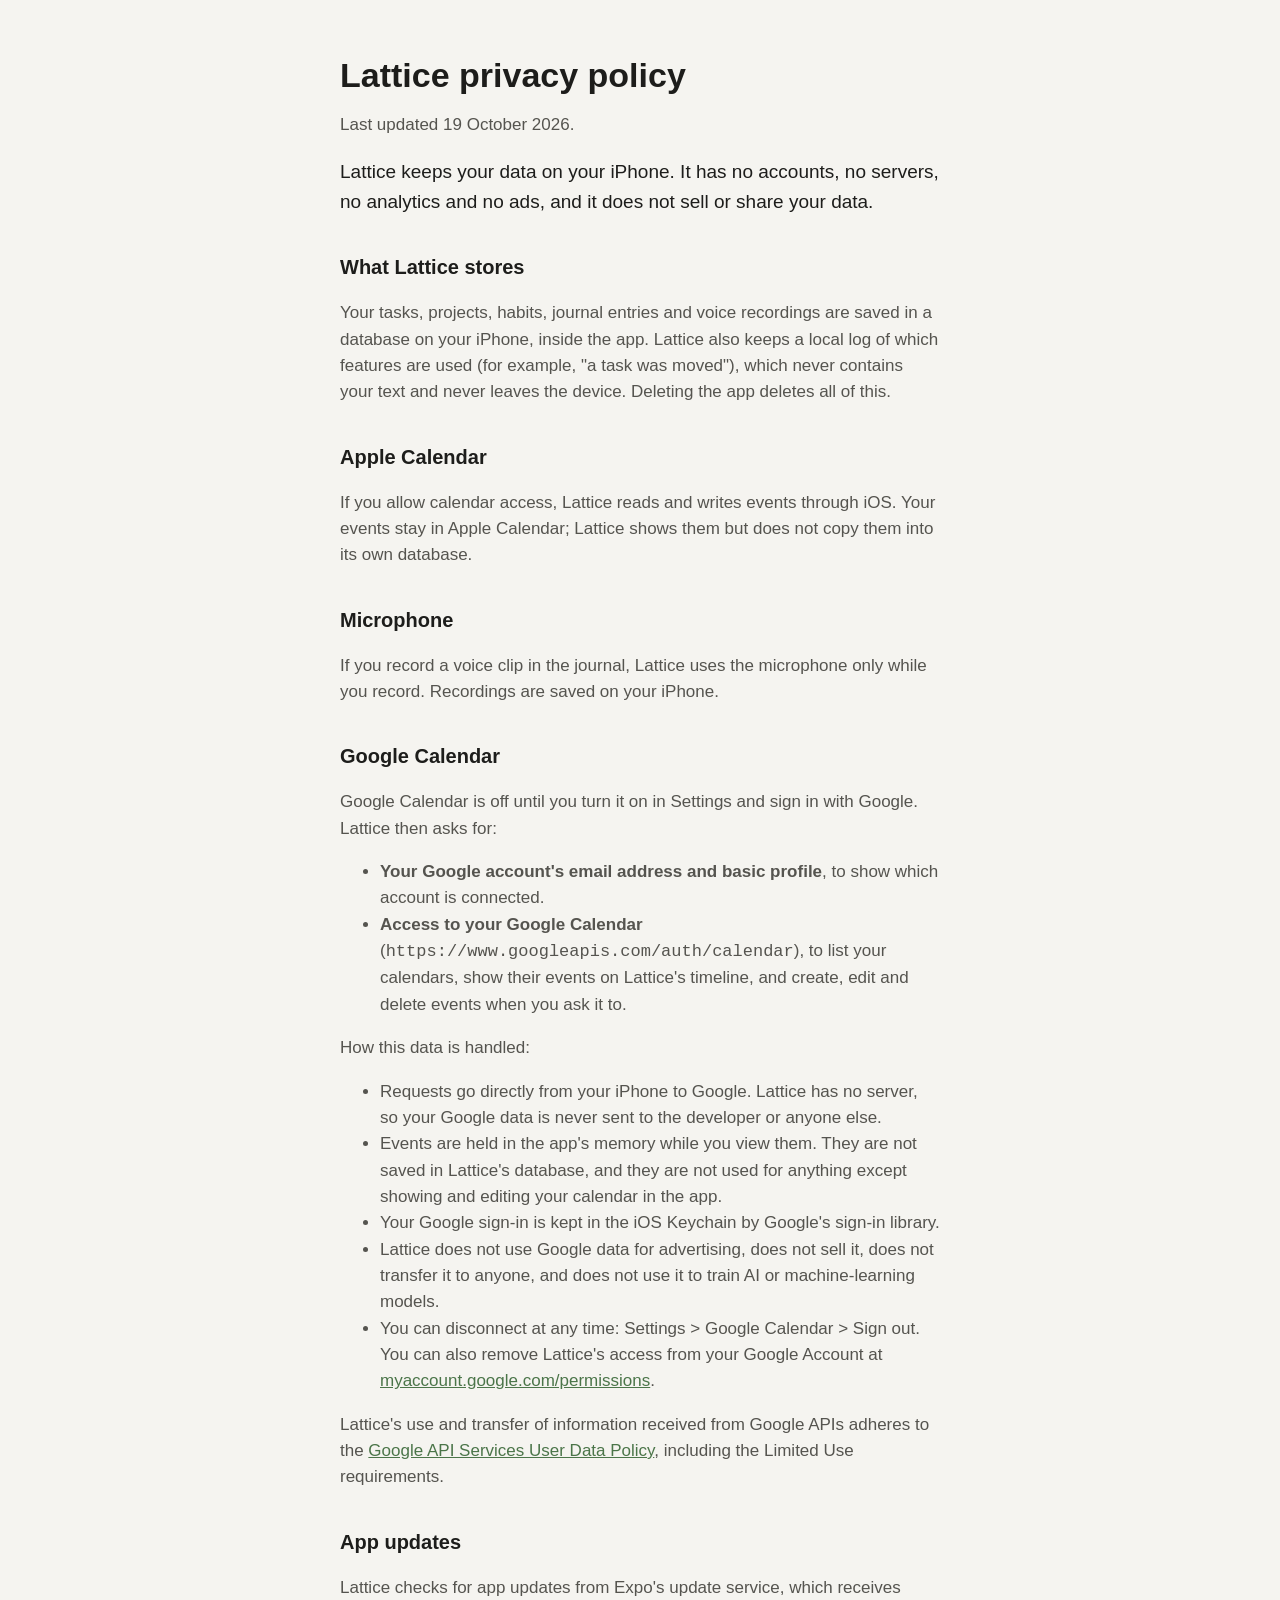
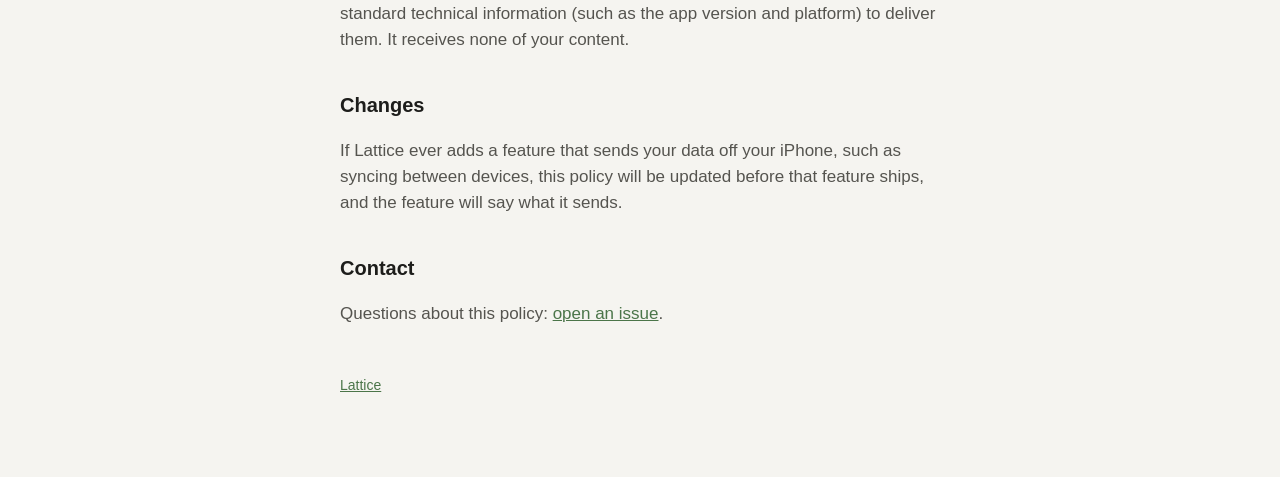
==== lattice/privacy/index.html @ e7c39be4 "Lattice home page and privacy policy Co-Authored-By: Claude Opus 5.5 <noreply@anthropic.com>" ====
<!doctype html>
<html lang="en">
<head>
  <meta charset="utf-8">
  <meta name="viewport" content="width=device-width, initial-scale=1">
  <title>Lattice privacy policy</title>
  <link rel="stylesheet" href="/style.css">
</head>
<body>
  <main>
    <h1>Lattice privacy policy</h1>
    <p>Last updated 19 October 2026.</p>

    <p class="lede">Lattice keeps your data on your iPhone. It has no accounts, no servers, no analytics and no ads, and it does not sell or share your data.</p>

    <h2>What Lattice stores</h2>
    <p>Your tasks, projects, habits, journal entries and voice recordings are saved in a database on your iPhone, inside the app. Lattice also keeps a local log of which features are used (for example, "a task was moved"), which never contains your text and never leaves the device. Deleting the app deletes all of this.</p>

    <h2>Apple Calendar</h2>
    <p>If you allow calendar access, Lattice reads and writes events through iOS. Your events stay in Apple Calendar; Lattice shows them but does not copy them into its own database.</p>

    <h2>Microphone</h2>
    <p>If you record a voice clip in the journal, Lattice uses the microphone only while you record. Recordings are saved on your iPhone.</p>

    <h2>Google Calendar</h2>
    <p>Google Calendar is off until you turn it on in Settings and sign in with Google. Lattice then asks for:</p>
    <ul>
      <li><strong>Your Google account's email address and basic profile</strong>, to show which account is connected.</li>
      <li><strong>Access to your Google Calendar</strong> (<code>https://www.googleapis.com/auth/calendar</code>), to list your calendars, show their events on Lattice's timeline, and create, edit and delete events when you ask it to.</li>
    </ul>
    <p>How this data is handled:</p>
    <ul>
      <li>Requests go directly from your iPhone to Google. Lattice has no server, so your Google data is never sent to the developer or anyone else.</li>
      <li>Events are held in the app's memory while you view them. They are not saved in Lattice's database, and they are not used for anything except showing and editing your calendar in the app.</li>
      <li>Your Google sign-in is kept in the iOS Keychain by Google's sign-in library.</li>
      <li>Lattice does not use Google data for advertising, does not sell it, does not transfer it to anyone, and does not use it to train AI or machine-learning models.</li>
      <li>You can disconnect at any time: Settings &gt; Google Calendar &gt; Sign out. You can also remove Lattice's access from your Google Account at <a href="https://myaccount.google.com/permissions">myaccount.google.com/permissions</a>.</li>
    </ul>
    <p>Lattice's use and transfer of information received from Google APIs adheres to the <a href="https://developers.google.com/terms/api-services-user-data-policy">Google API Services User Data Policy</a>, including the Limited Use requirements.</p>

    <h2>App updates</h2>
    <p>Lattice checks for app updates from Expo's update service, which receives standard technical information (such as the app version and platform) to deliver them. It receives none of your content.</p>

    <h2>Changes</h2>
    <p>If Lattice ever adds a feature that sends your data off your iPhone, such as syncing between devices, this policy will be updated before that feature ships, and the feature will say what it sends.</p>

    <h2>Contact</h2>
    <p>Questions about this policy: <a href="https://github.com/iscii/iscii.github.io/issues">open an issue</a>.</p>

    <footer><a href="/lattice/">Lattice</a></footer>
  </main>
</body>
</html>
---- style.css ----
/* Colours from Lattice's design tokens (design/tokens.json): bg-base, bg-surface, border, text, accent. */
:root { --bg: #F5F4F0; --surface: #FFFFFF; --border: #E4E2DC; --text: #1D1D1B; --text-2: #55544F; --accent: #4B7549; }
@media (prefers-color-scheme: dark) {
  :root { --bg: #181818; --surface: #222222; --border: #2a2a2a; --text: #eeeeee; --text-2: #bbbbbb; --accent: #a8c5a4; }
}
* { box-sizing: border-box; }
body { margin: 0; background: var(--bg); color: var(--text); font: 17px/1.55 -apple-system, BlinkMacSystemFont, "Inter", "Segoe UI", sans-serif; }
main { max-width: 640px; margin: 0 auto; padding: 56px 20px 80px; }
h1 { font-size: 34px; line-height: 1.15; margin: 0 0 8px; }
h2 { font-size: 20px; margin: 36px 0 8px; }
p, li { color: var(--text-2); }
a { color: var(--accent); }
.lede { font-size: 19px; color: var(--text); }
.card { background: var(--surface); border: 1px solid var(--border); border-radius: 14px; padding: 4px 20px; margin-top: 24px; }
footer { margin-top: 48px; font-size: 14px; color: var(--text-2); }
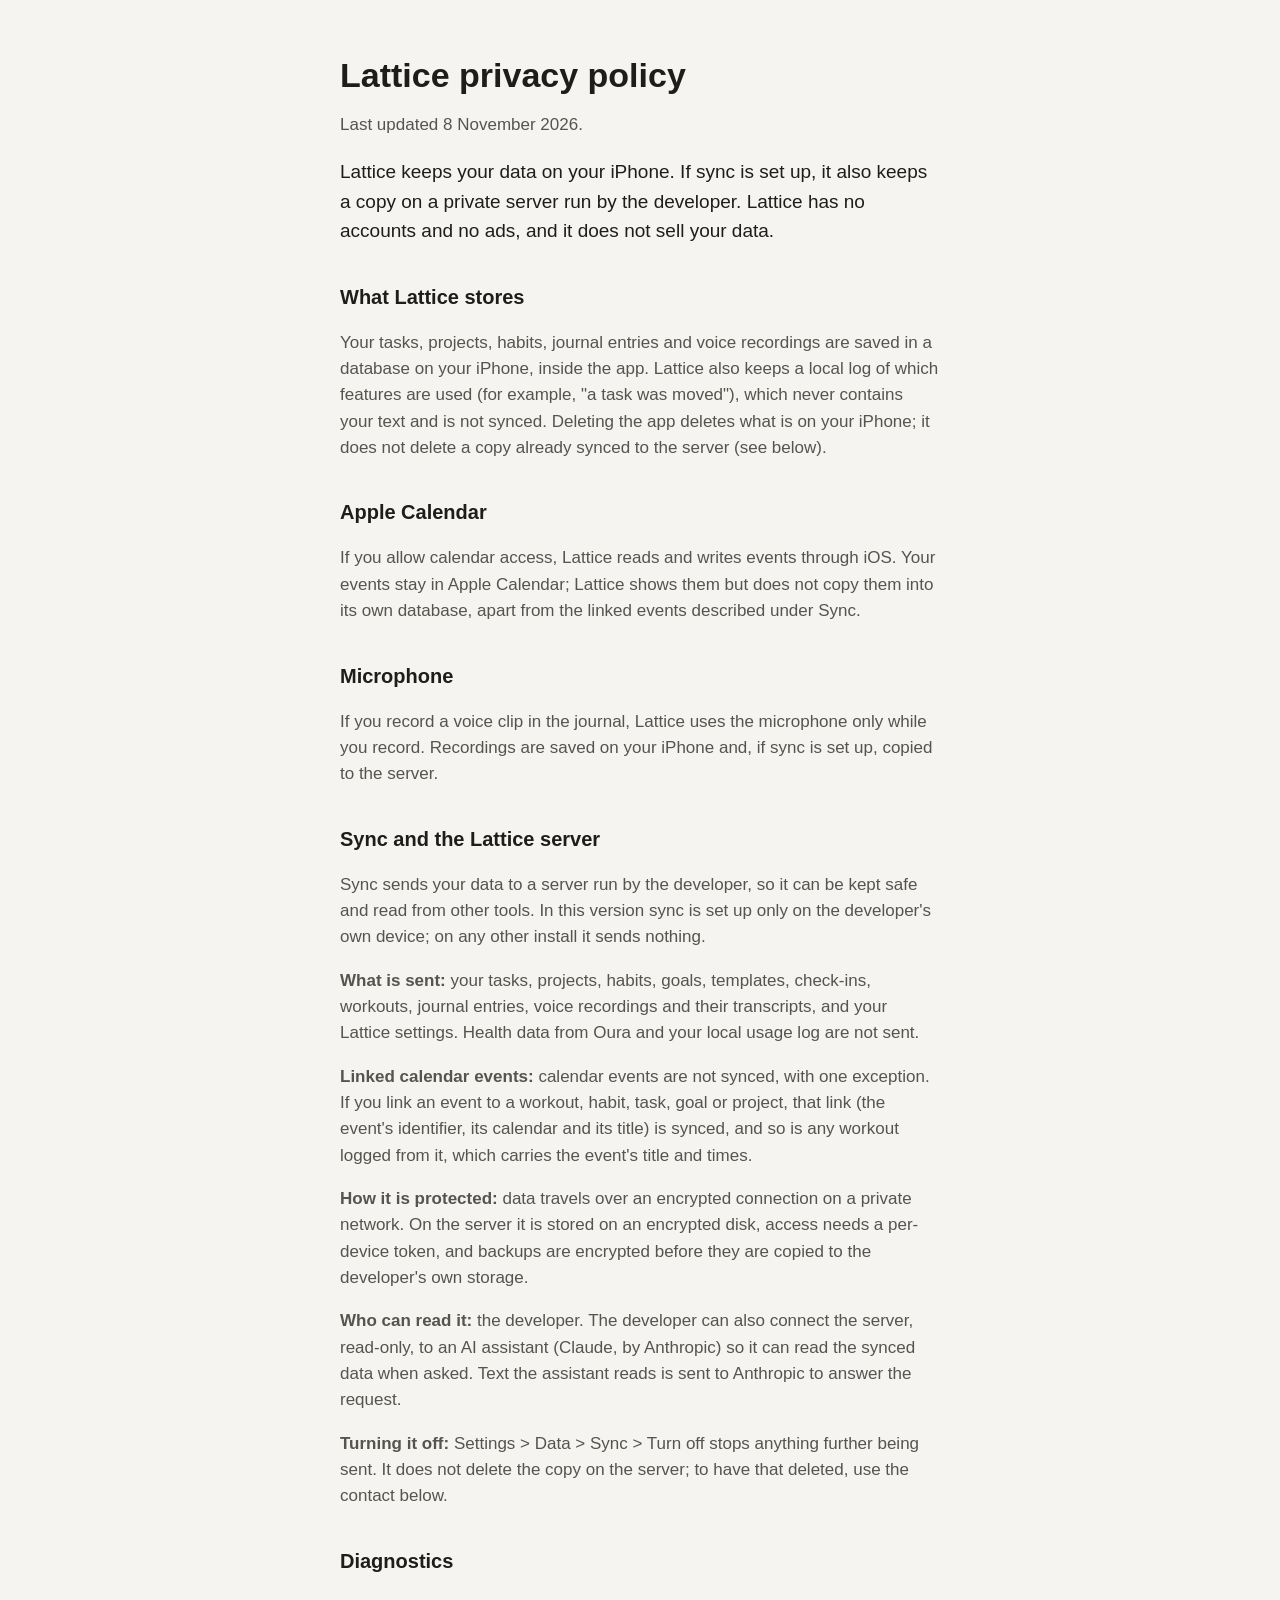
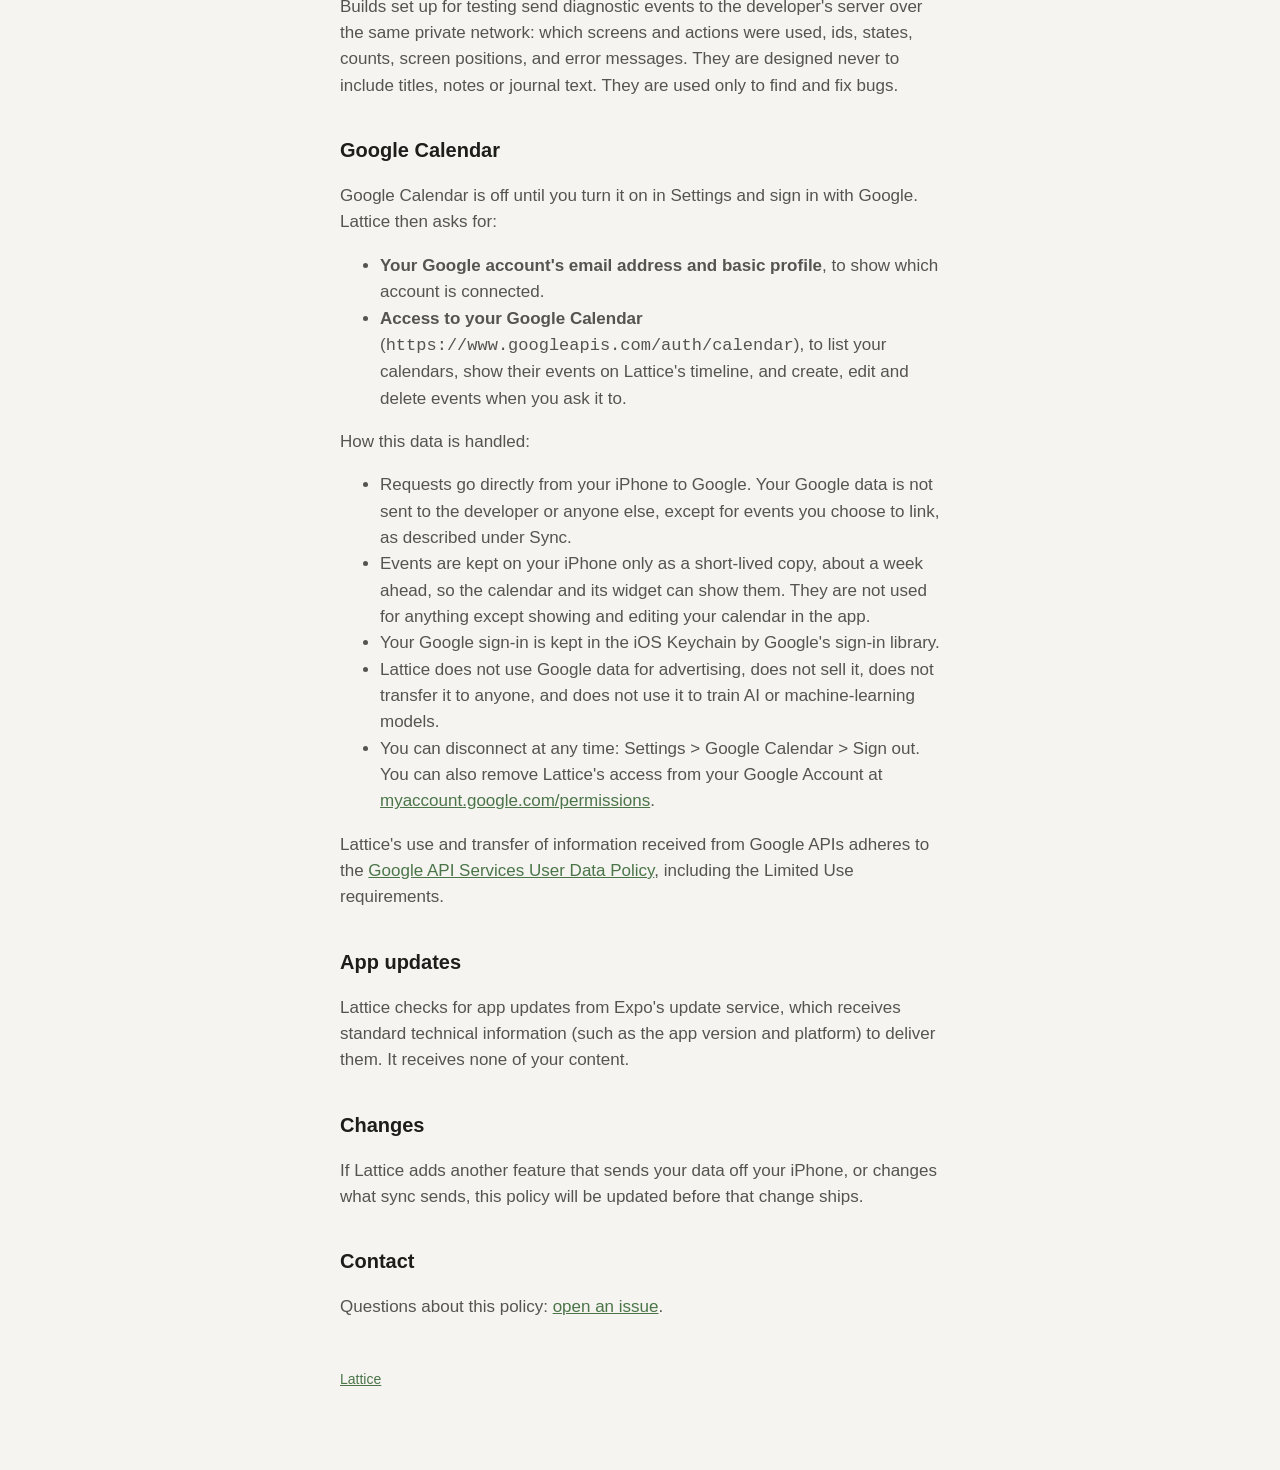
==== commit 4c6ed2dd: "Lattice privacy policy: sync, the server and diagnostics Co-Authored-By: Claude Opus 5.5 <noreply@an" ====
--- a/lattice/privacy/index.html
+++ b/lattice/privacy/index.html
@@ -9,18 +9,29 @@
 <body>
   <main>
     <h1>Lattice privacy policy</h1>
-    <p>Last updated 19 October 2026.</p>
+    <p>Last updated 8 November 2026.</p>
 
-    <p class="lede">Lattice keeps your data on your iPhone. It has no accounts, no servers, no analytics and no ads, and it does not sell or share your data.</p>
+    <p class="lede">Lattice keeps your data on your iPhone. If sync is set up, it also keeps a copy on a private server run by the developer. Lattice has no accounts and no ads, and it does not sell your data.</p>
 
     <h2>What Lattice stores</h2>
-    <p>Your tasks, projects, habits, journal entries and voice recordings are saved in a database on your iPhone, inside the app. Lattice also keeps a local log of which features are used (for example, "a task was moved"), which never contains your text and never leaves the device. Deleting the app deletes all of this.</p>
+    <p>Your tasks, projects, habits, journal entries and voice recordings are saved in a database on your iPhone, inside the app. Lattice also keeps a local log of which features are used (for example, "a task was moved"), which never contains your text and is not synced. Deleting the app deletes what is on your iPhone; it does not delete a copy already synced to the server (see below).</p>
 
     <h2>Apple Calendar</h2>
-    <p>If you allow calendar access, Lattice reads and writes events through iOS. Your events stay in Apple Calendar; Lattice shows them but does not copy them into its own database.</p>
+    <p>If you allow calendar access, Lattice reads and writes events through iOS. Your events stay in Apple Calendar; Lattice shows them but does not copy them into its own database, apart from the linked events described under Sync.</p>
 
     <h2>Microphone</h2>
-    <p>If you record a voice clip in the journal, Lattice uses the microphone only while you record. Recordings are saved on your iPhone.</p>
+    <p>If you record a voice clip in the journal, Lattice uses the microphone only while you record. Recordings are saved on your iPhone and, if sync is set up, copied to the server.</p>
+
+    <h2>Sync and the Lattice server</h2>
+    <p>Sync sends your data to a server run by the developer, so it can be kept safe and read from other tools. In this version sync is set up only on the developer's own device; on any other install it sends nothing.</p>
+    <p><strong>What is sent:</strong> your tasks, projects, habits, goals, templates, check-ins, workouts, journal entries, voice recordings and their transcripts, and your Lattice settings. Health data from Oura and your local usage log are not sent.</p>
+    <p><strong>Linked calendar events:</strong> calendar events are not synced, with one exception. If you link an event to a workout, habit, task, goal or project, that link (the event's identifier, its calendar and its title) is synced, and so is any workout logged from it, which carries the event's title and times.</p>
+    <p><strong>How it is protected:</strong> data travels over an encrypted connection on a private network. On the server it is stored on an encrypted disk, access needs a per-device token, and backups are encrypted before they are copied to the developer's own storage.</p>
+    <p><strong>Who can read it:</strong> the developer. The developer can also connect the server, read-only, to an AI assistant (Claude, by Anthropic) so it can read the synced data when asked. Text the assistant reads is sent to Anthropic to answer the request.</p>
+    <p><strong>Turning it off:</strong> Settings &gt; Data &gt; Sync &gt; Turn off stops anything further being sent. It does not delete the copy on the server; to have that deleted, use the contact below.</p>
+
+    <h2>Diagnostics</h2>
+    <p>Builds set up for testing send diagnostic events to the developer's server over the same private network: which screens and actions were used, ids, states, counts, screen positions, and error messages. They are designed never to include titles, notes or journal text. They are used only to find and fix bugs.</p>
 
     <h2>Google Calendar</h2>
     <p>Google Calendar is off until you turn it on in Settings and sign in with Google. Lattice then asks for:</p>
@@ -30,8 +41,8 @@
     </ul>
     <p>How this data is handled:</p>
     <ul>
-      <li>Requests go directly from your iPhone to Google. Lattice has no server, so your Google data is never sent to the developer or anyone else.</li>
-      <li>Events are held in the app's memory while you view them. They are not saved in Lattice's database, and they are not used for anything except showing and editing your calendar in the app.</li>
+      <li>Requests go directly from your iPhone to Google. Your Google data is not sent to the developer or anyone else, except for events you choose to link, as described under Sync.</li>
+      <li>Events are kept on your iPhone only as a short-lived copy, about a week ahead, so the calendar and its widget can show them. They are not used for anything except showing and editing your calendar in the app.</li>
       <li>Your Google sign-in is kept in the iOS Keychain by Google's sign-in library.</li>
       <li>Lattice does not use Google data for advertising, does not sell it, does not transfer it to anyone, and does not use it to train AI or machine-learning models.</li>
       <li>You can disconnect at any time: Settings &gt; Google Calendar &gt; Sign out. You can also remove Lattice's access from your Google Account at <a href="https://myaccount.google.com/permissions">myaccount.google.com/permissions</a>.</li>
@@ -42,7 +53,7 @@
     <p>Lattice checks for app updates from Expo's update service, which receives standard technical information (such as the app version and platform) to deliver them. It receives none of your content.</p>
 
     <h2>Changes</h2>
-    <p>If Lattice ever adds a feature that sends your data off your iPhone, such as syncing between devices, this policy will be updated before that feature ships, and the feature will say what it sends.</p>
+    <p>If Lattice adds another feature that sends your data off your iPhone, or changes what sync sends, this policy will be updated before that change ships.</p>
 
     <h2>Contact</h2>
     <p>Questions about this policy: <a href="https://github.com/iscii/iscii.github.io/issues">open an issue</a>.</p>
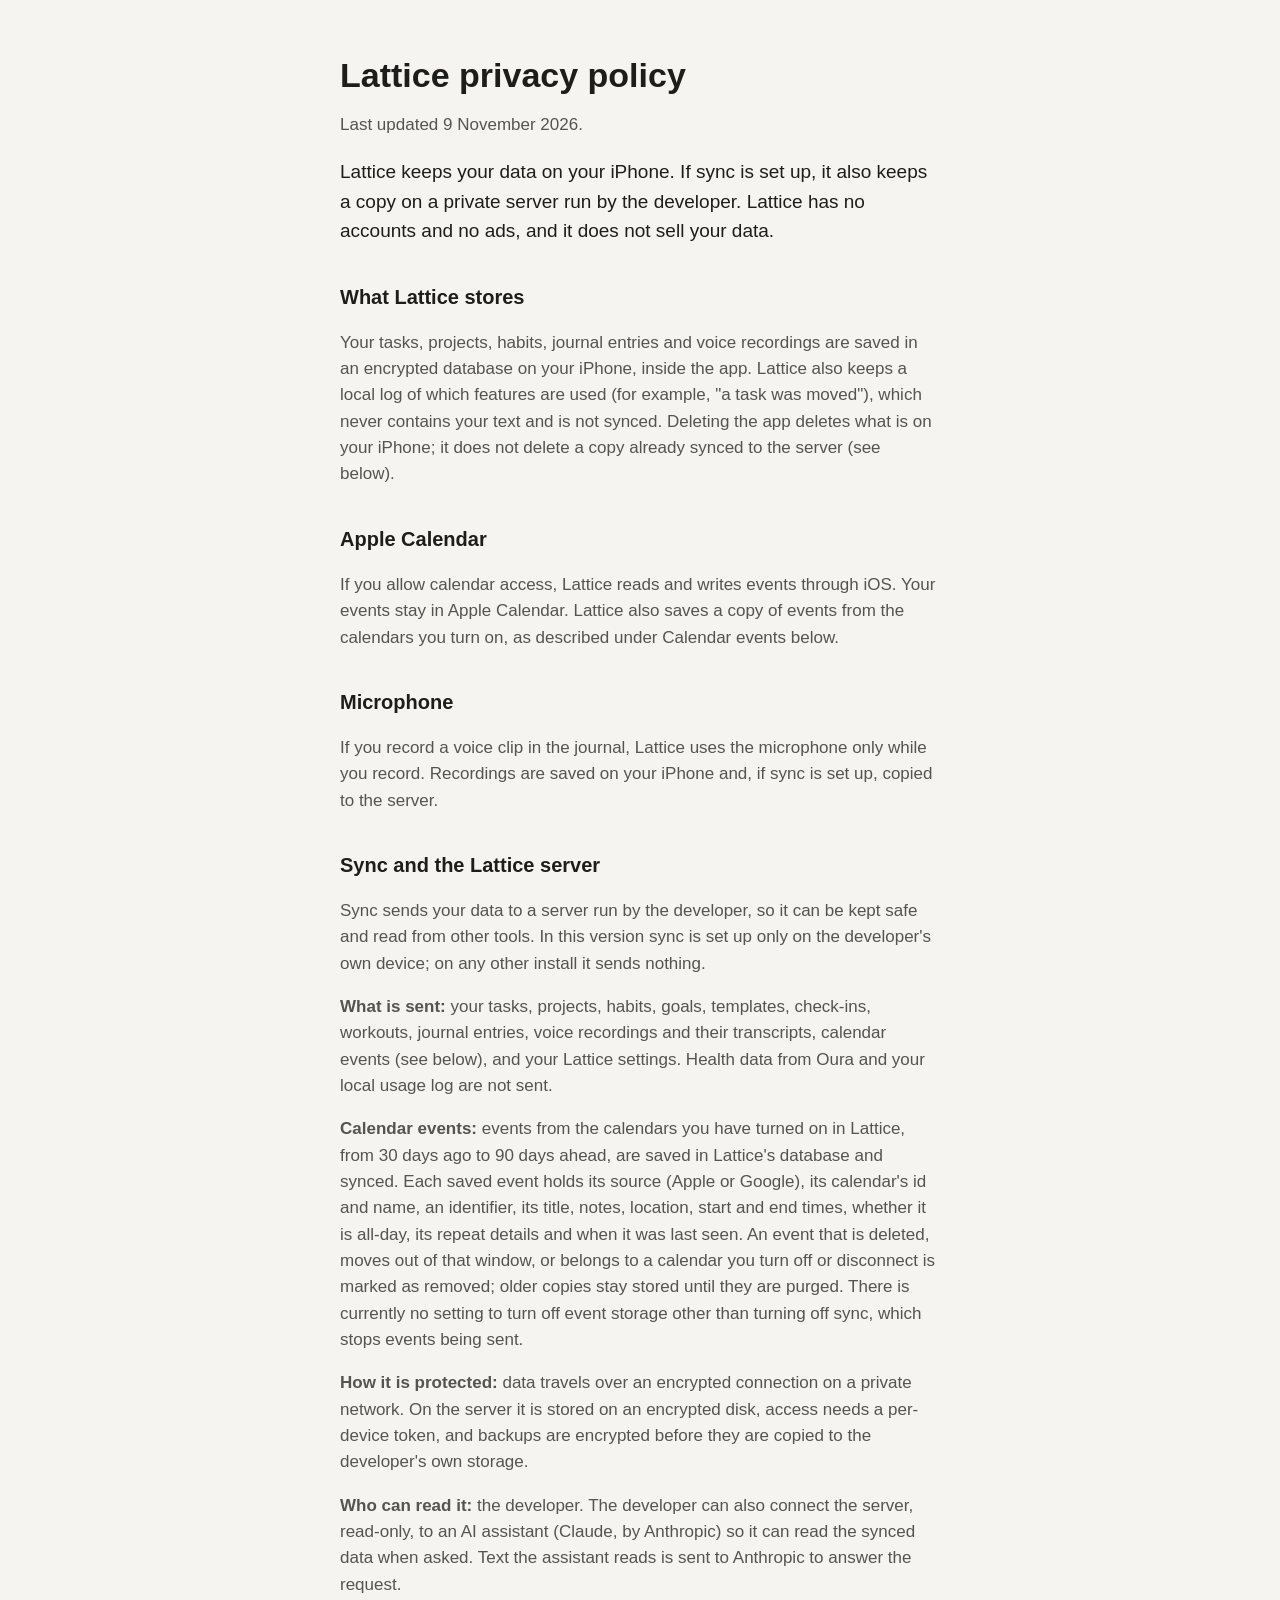
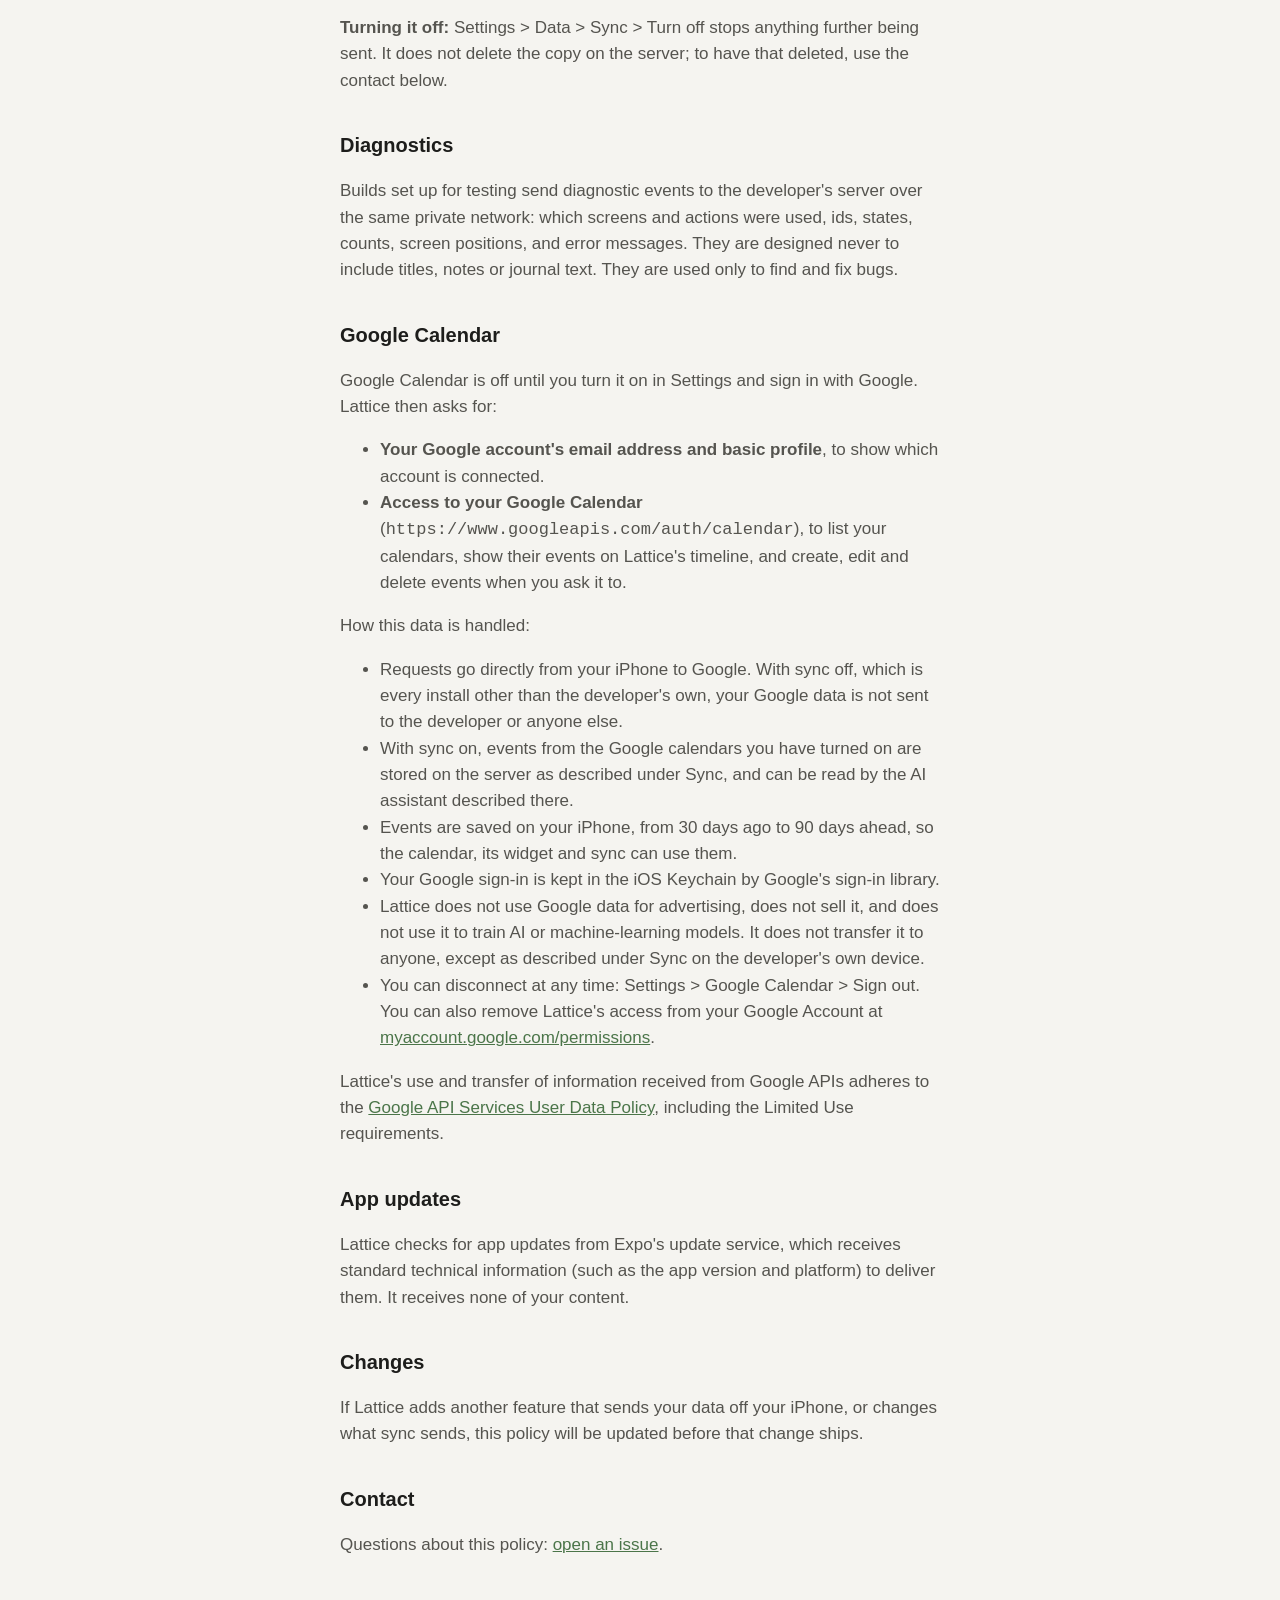
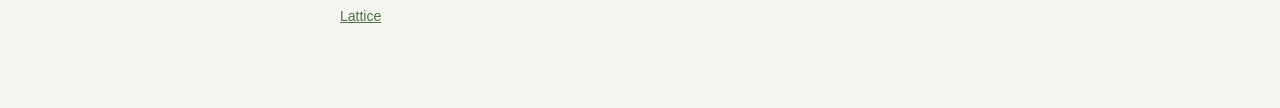
==== commit 124860fe: "Lattice privacy policy: calendar events are stored and synced Co-Authored-By: Claude Opus 5.5 <norep" ====
--- a/lattice/privacy/index.html
+++ b/lattice/privacy/index.html
@@ -9,23 +9,23 @@
 <body>
   <main>
     <h1>Lattice privacy policy</h1>
-    <p>Last updated 8 November 2026.</p>
+    <p>Last updated 9 November 2026.</p>
 
     <p class="lede">Lattice keeps your data on your iPhone. If sync is set up, it also keeps a copy on a private server run by the developer. Lattice has no accounts and no ads, and it does not sell your data.</p>
 
     <h2>What Lattice stores</h2>
-    <p>Your tasks, projects, habits, journal entries and voice recordings are saved in a database on your iPhone, inside the app. Lattice also keeps a local log of which features are used (for example, "a task was moved"), which never contains your text and is not synced. Deleting the app deletes what is on your iPhone; it does not delete a copy already synced to the server (see below).</p>
+    <p>Your tasks, projects, habits, journal entries and voice recordings are saved in an encrypted database on your iPhone, inside the app. Lattice also keeps a local log of which features are used (for example, "a task was moved"), which never contains your text and is not synced. Deleting the app deletes what is on your iPhone; it does not delete a copy already synced to the server (see below).</p>
 
     <h2>Apple Calendar</h2>
-    <p>If you allow calendar access, Lattice reads and writes events through iOS. Your events stay in Apple Calendar; Lattice shows them but does not copy them into its own database, apart from the linked events described under Sync.</p>
+    <p>If you allow calendar access, Lattice reads and writes events through iOS. Your events stay in Apple Calendar. Lattice also saves a copy of events from the calendars you turn on, as described under Calendar events below.</p>
 
     <h2>Microphone</h2>
     <p>If you record a voice clip in the journal, Lattice uses the microphone only while you record. Recordings are saved on your iPhone and, if sync is set up, copied to the server.</p>
 
     <h2>Sync and the Lattice server</h2>
     <p>Sync sends your data to a server run by the developer, so it can be kept safe and read from other tools. In this version sync is set up only on the developer's own device; on any other install it sends nothing.</p>
-    <p><strong>What is sent:</strong> your tasks, projects, habits, goals, templates, check-ins, workouts, journal entries, voice recordings and their transcripts, and your Lattice settings. Health data from Oura and your local usage log are not sent.</p>
-    <p><strong>Linked calendar events:</strong> calendar events are not synced, with one exception. If you link an event to a workout, habit, task, goal or project, that link (the event's identifier, its calendar and its title) is synced, and so is any workout logged from it, which carries the event's title and times.</p>
+    <p><strong>What is sent:</strong> your tasks, projects, habits, goals, templates, check-ins, workouts, journal entries, voice recordings and their transcripts, calendar events (see below), and your Lattice settings. Health data from Oura and your local usage log are not sent.</p>
+    <p><strong>Calendar events:</strong> events from the calendars you have turned on in Lattice, from 30 days ago to 90 days ahead, are saved in Lattice's database and synced. Each saved event holds its source (Apple or Google), its calendar's id and name, an identifier, its title, notes, location, start and end times, whether it is all-day, its repeat details and when it was last seen. An event that is deleted, moves out of that window, or belongs to a calendar you turn off or disconnect is marked as removed; older copies stay stored until they are purged. There is currently no setting to turn off event storage other than turning off sync, which stops events being sent.</p>
     <p><strong>How it is protected:</strong> data travels over an encrypted connection on a private network. On the server it is stored on an encrypted disk, access needs a per-device token, and backups are encrypted before they are copied to the developer's own storage.</p>
     <p><strong>Who can read it:</strong> the developer. The developer can also connect the server, read-only, to an AI assistant (Claude, by Anthropic) so it can read the synced data when asked. Text the assistant reads is sent to Anthropic to answer the request.</p>
     <p><strong>Turning it off:</strong> Settings &gt; Data &gt; Sync &gt; Turn off stops anything further being sent. It does not delete the copy on the server; to have that deleted, use the contact below.</p>
@@ -41,10 +41,11 @@
     </ul>
     <p>How this data is handled:</p>
     <ul>
-      <li>Requests go directly from your iPhone to Google. Your Google data is not sent to the developer or anyone else, except for events you choose to link, as described under Sync.</li>
-      <li>Events are kept on your iPhone only as a short-lived copy, about a week ahead, so the calendar and its widget can show them. They are not used for anything except showing and editing your calendar in the app.</li>
+      <li>Requests go directly from your iPhone to Google. With sync off, which is every install other than the developer's own, your Google data is not sent to the developer or anyone else.</li>
+      <li>With sync on, events from the Google calendars you have turned on are stored on the server as described under Sync, and can be read by the AI assistant described there.</li>
+      <li>Events are saved on your iPhone, from 30 days ago to 90 days ahead, so the calendar, its widget and sync can use them.</li>
       <li>Your Google sign-in is kept in the iOS Keychain by Google's sign-in library.</li>
-      <li>Lattice does not use Google data for advertising, does not sell it, does not transfer it to anyone, and does not use it to train AI or machine-learning models.</li>
+      <li>Lattice does not use Google data for advertising, does not sell it, and does not use it to train AI or machine-learning models. It does not transfer it to anyone, except as described under Sync on the developer's own device.</li>
       <li>You can disconnect at any time: Settings &gt; Google Calendar &gt; Sign out. You can also remove Lattice's access from your Google Account at <a href="https://myaccount.google.com/permissions">myaccount.google.com/permissions</a>.</li>
     </ul>
     <p>Lattice's use and transfer of information received from Google APIs adheres to the <a href="https://developers.google.com/terms/api-services-user-data-policy">Google API Services User Data Policy</a>, including the Limited Use requirements.</p>
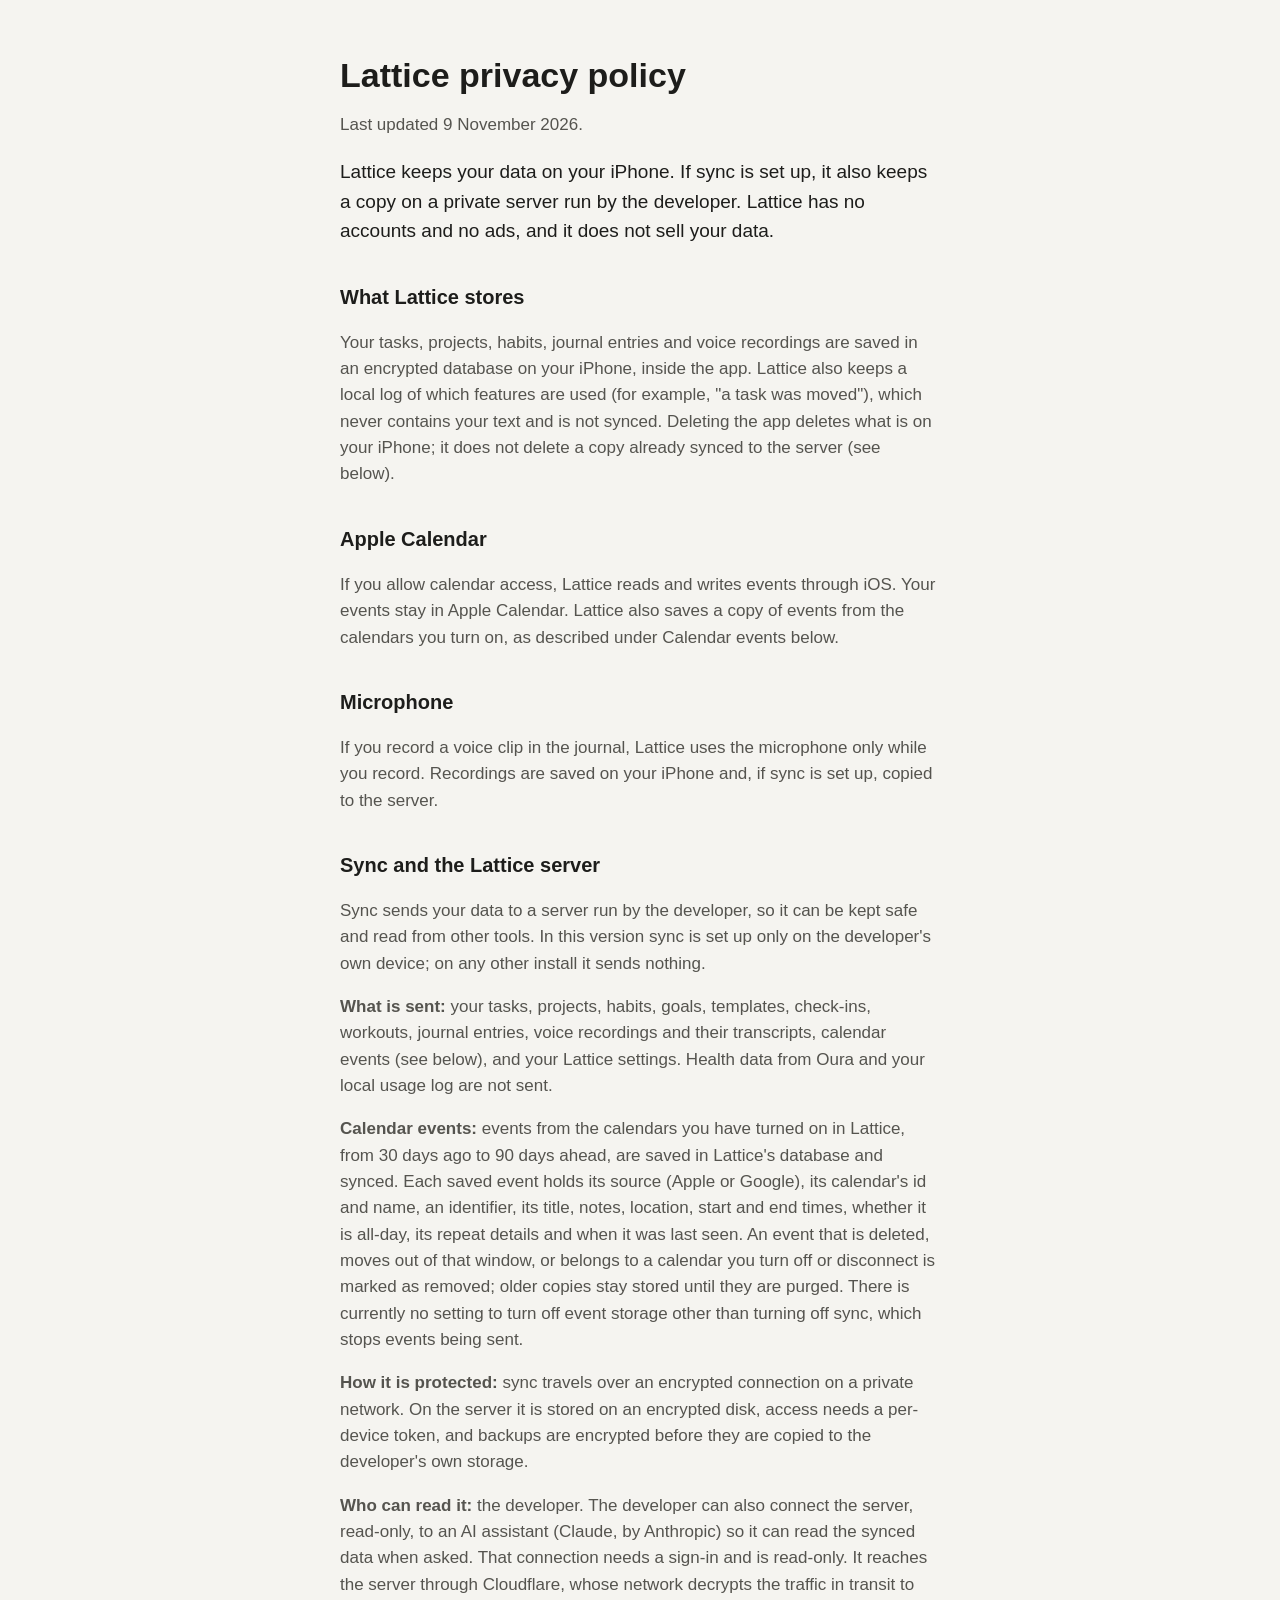
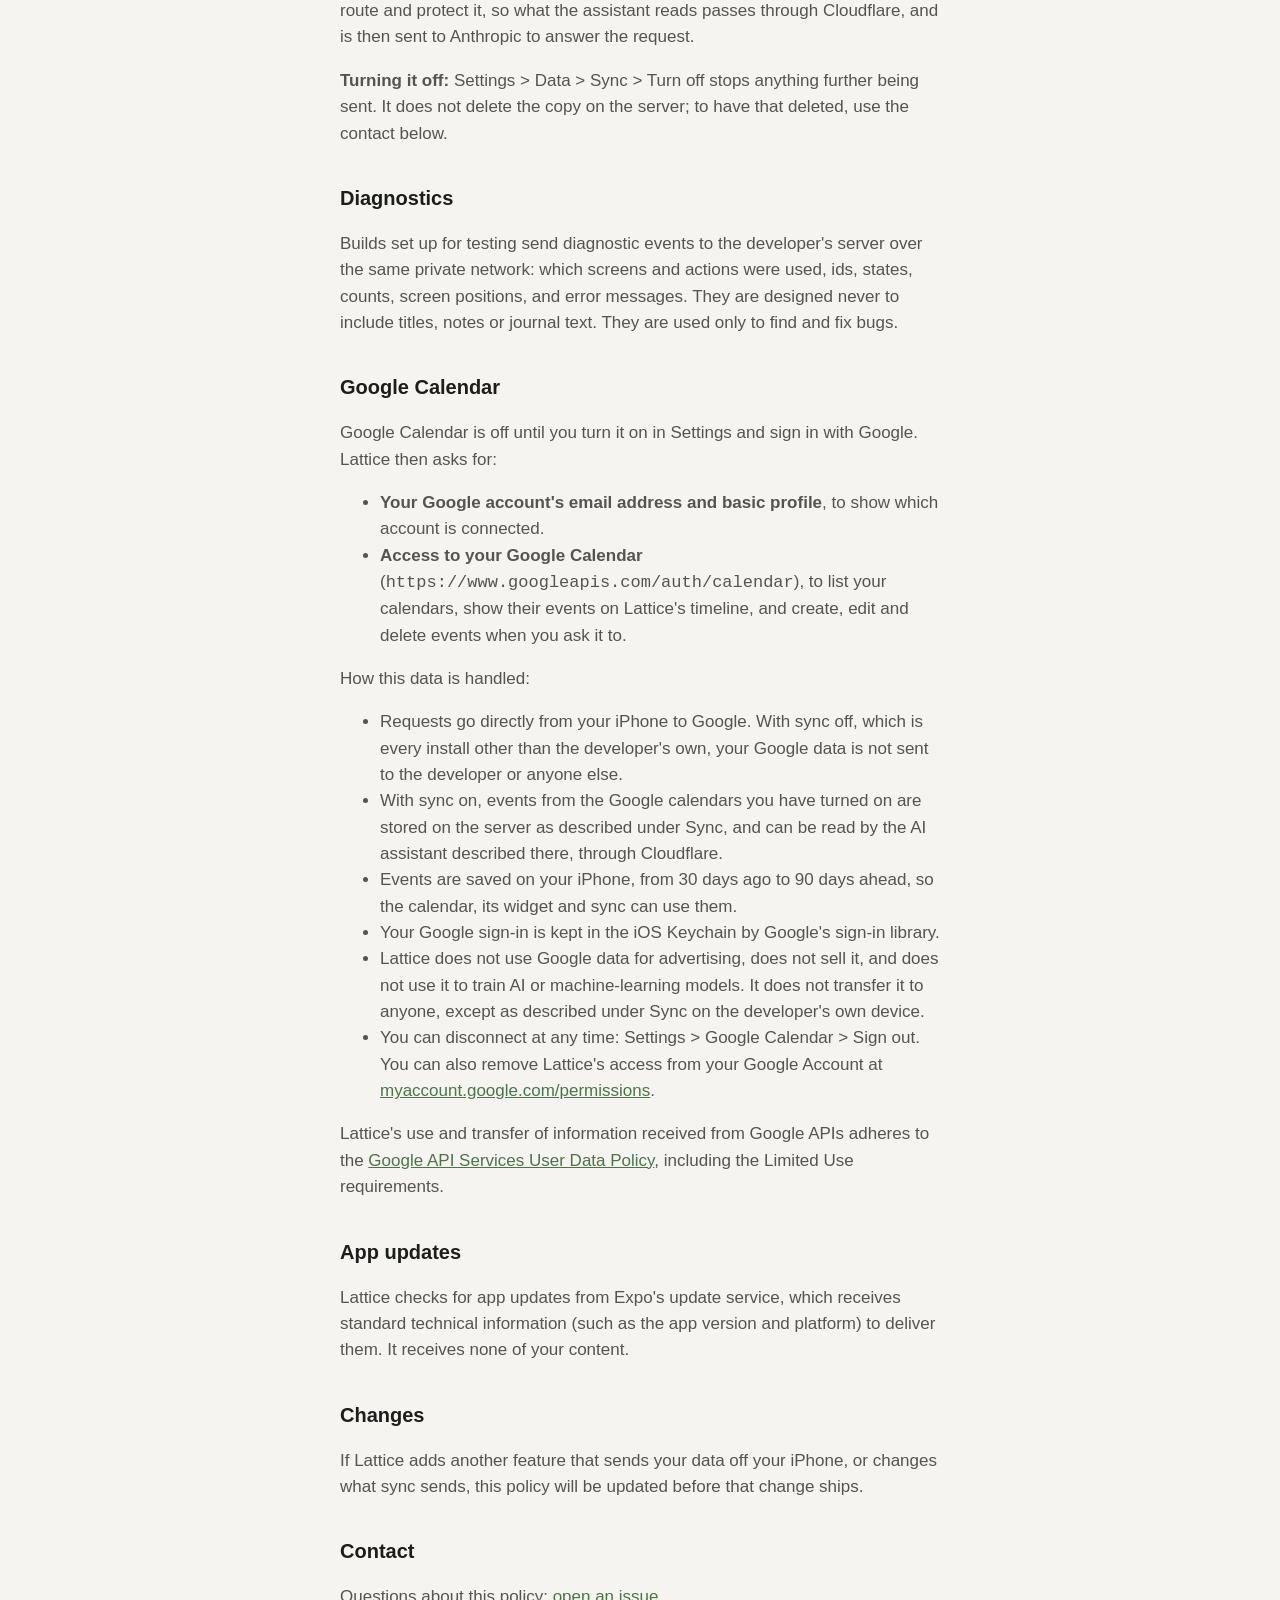
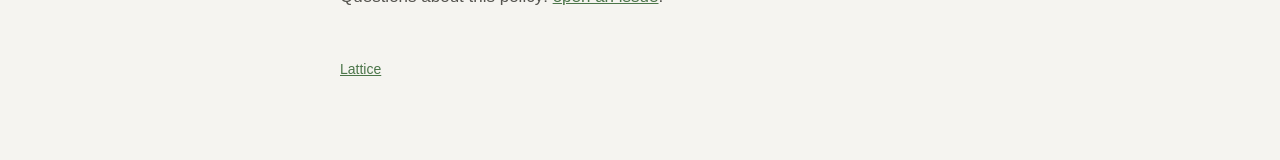
==== commit 5ddbac9b: "Lattice privacy policy: the assistant connection goes through Cloudflare Co-Authored-By: Claude Opus" ====
--- a/lattice/privacy/index.html
+++ b/lattice/privacy/index.html
@@ -26,8 +26,8 @@
     <p>Sync sends your data to a server run by the developer, so it can be kept safe and read from other tools. In this version sync is set up only on the developer's own device; on any other install it sends nothing.</p>
     <p><strong>What is sent:</strong> your tasks, projects, habits, goals, templates, check-ins, workouts, journal entries, voice recordings and their transcripts, calendar events (see below), and your Lattice settings. Health data from Oura and your local usage log are not sent.</p>
     <p><strong>Calendar events:</strong> events from the calendars you have turned on in Lattice, from 30 days ago to 90 days ahead, are saved in Lattice's database and synced. Each saved event holds its source (Apple or Google), its calendar's id and name, an identifier, its title, notes, location, start and end times, whether it is all-day, its repeat details and when it was last seen. An event that is deleted, moves out of that window, or belongs to a calendar you turn off or disconnect is marked as removed; older copies stay stored until they are purged. There is currently no setting to turn off event storage other than turning off sync, which stops events being sent.</p>
-    <p><strong>How it is protected:</strong> data travels over an encrypted connection on a private network. On the server it is stored on an encrypted disk, access needs a per-device token, and backups are encrypted before they are copied to the developer's own storage.</p>
-    <p><strong>Who can read it:</strong> the developer. The developer can also connect the server, read-only, to an AI assistant (Claude, by Anthropic) so it can read the synced data when asked. Text the assistant reads is sent to Anthropic to answer the request.</p>
+    <p><strong>How it is protected:</strong> sync travels over an encrypted connection on a private network. On the server it is stored on an encrypted disk, access needs a per-device token, and backups are encrypted before they are copied to the developer's own storage.</p>
+    <p><strong>Who can read it:</strong> the developer. The developer can also connect the server, read-only, to an AI assistant (Claude, by Anthropic) so it can read the synced data when asked. That connection needs a sign-in and is read-only. It reaches the server through Cloudflare, whose network decrypts the traffic in transit to route and protect it, so what the assistant reads passes through Cloudflare, and is then sent to Anthropic to answer the request.</p>
     <p><strong>Turning it off:</strong> Settings &gt; Data &gt; Sync &gt; Turn off stops anything further being sent. It does not delete the copy on the server; to have that deleted, use the contact below.</p>
 
     <h2>Diagnostics</h2>
@@ -42,7 +42,7 @@
     <p>How this data is handled:</p>
     <ul>
       <li>Requests go directly from your iPhone to Google. With sync off, which is every install other than the developer's own, your Google data is not sent to the developer or anyone else.</li>
-      <li>With sync on, events from the Google calendars you have turned on are stored on the server as described under Sync, and can be read by the AI assistant described there.</li>
+      <li>With sync on, events from the Google calendars you have turned on are stored on the server as described under Sync, and can be read by the AI assistant described there, through Cloudflare.</li>
       <li>Events are saved on your iPhone, from 30 days ago to 90 days ahead, so the calendar, its widget and sync can use them.</li>
       <li>Your Google sign-in is kept in the iOS Keychain by Google's sign-in library.</li>
       <li>Lattice does not use Google data for advertising, does not sell it, and does not use it to train AI or machine-learning models. It does not transfer it to anyone, except as described under Sync on the developer's own device.</li>
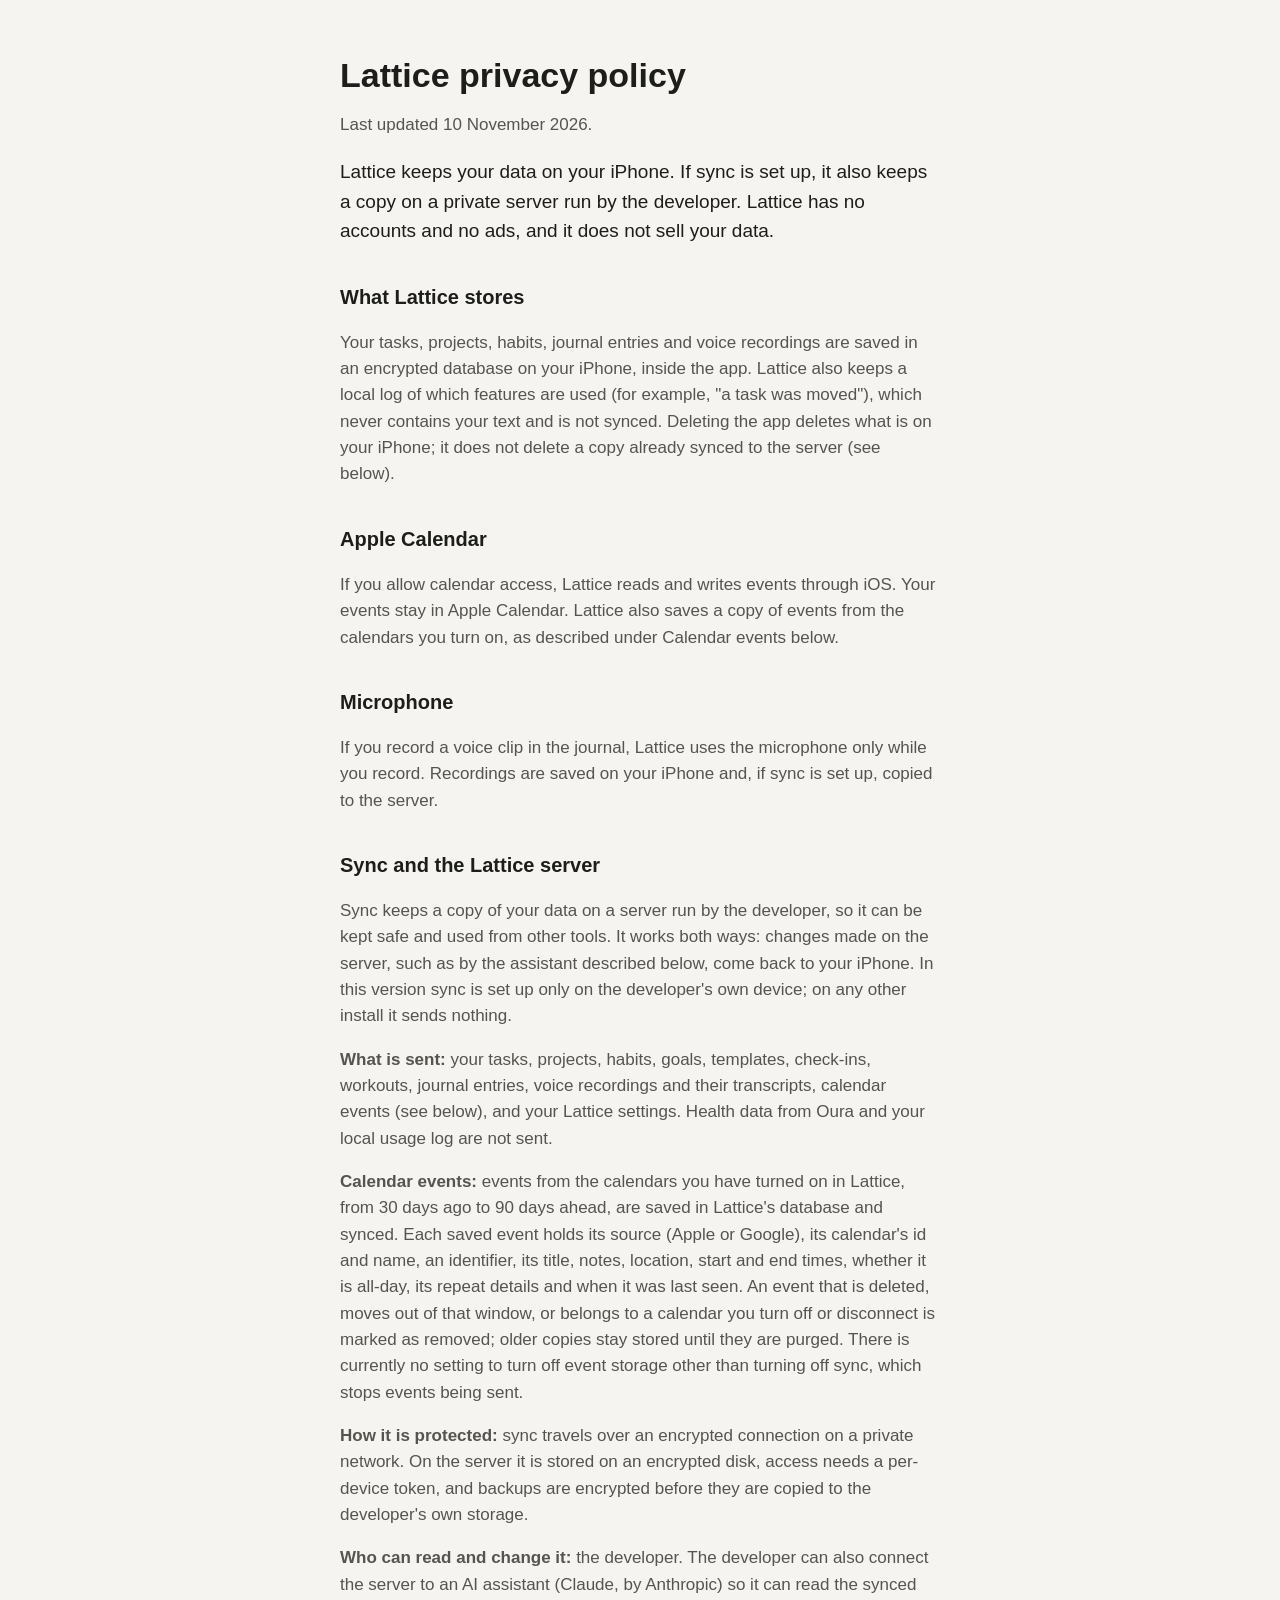
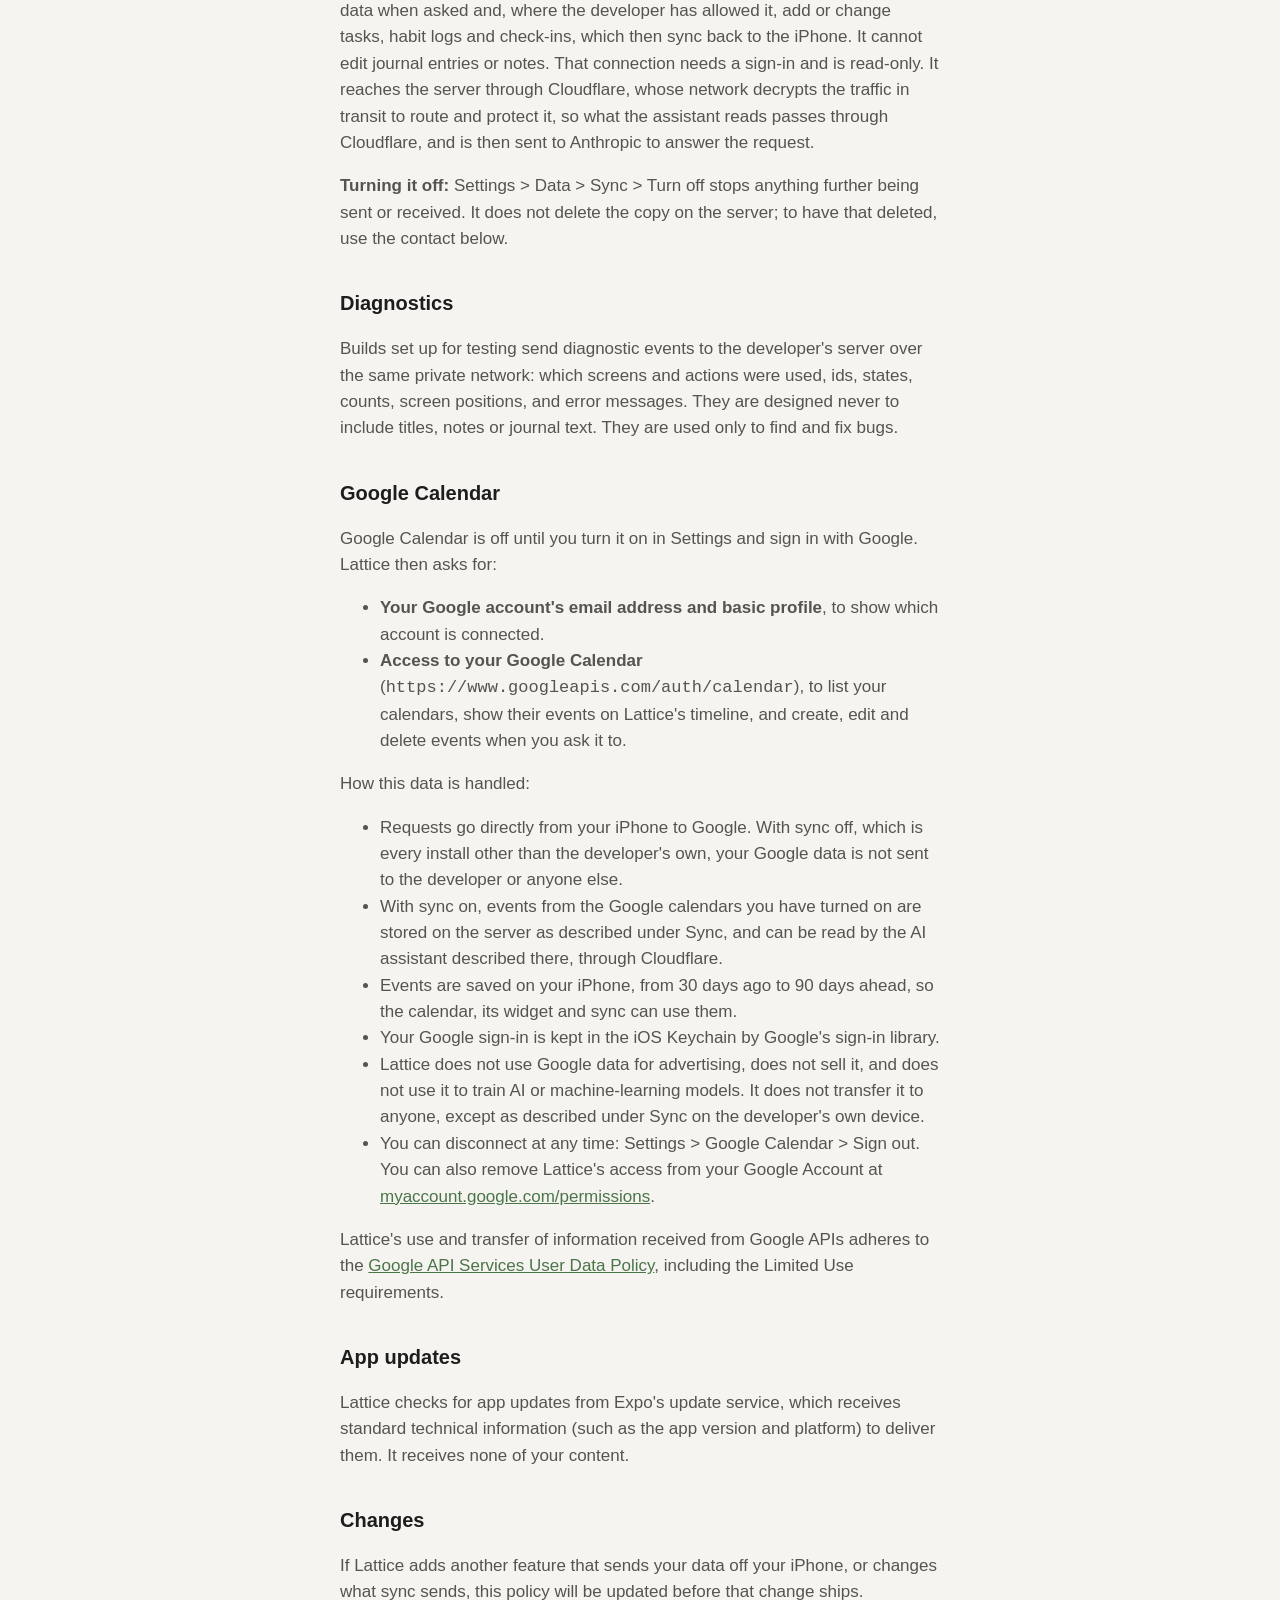
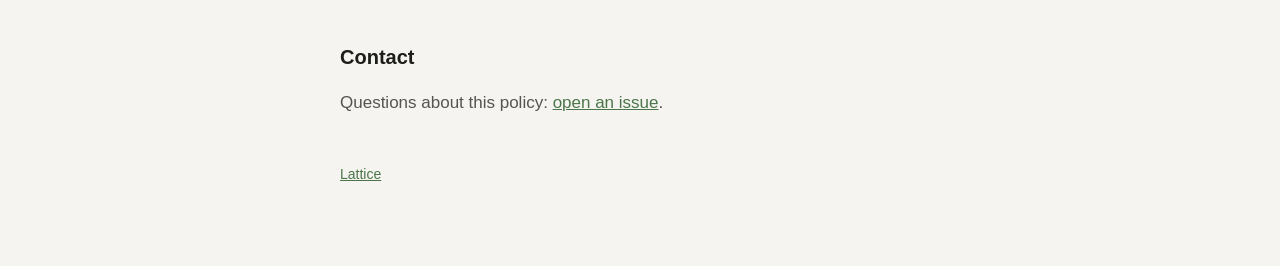
==== commit 1ef733de: "Lattice privacy policy: two-way sync and assistant changes Co-Authored-By: Claude Opus 5.5 <noreply@" ====
--- a/lattice/privacy/index.html
+++ b/lattice/privacy/index.html
@@ -9,7 +9,7 @@
 <body>
   <main>
     <h1>Lattice privacy policy</h1>
-    <p>Last updated 9 November 2026.</p>
+    <p>Last updated 10 November 2026.</p>
 
     <p class="lede">Lattice keeps your data on your iPhone. If sync is set up, it also keeps a copy on a private server run by the developer. Lattice has no accounts and no ads, and it does not sell your data.</p>
 
@@ -23,12 +23,12 @@
     <p>If you record a voice clip in the journal, Lattice uses the microphone only while you record. Recordings are saved on your iPhone and, if sync is set up, copied to the server.</p>
 
     <h2>Sync and the Lattice server</h2>
-    <p>Sync sends your data to a server run by the developer, so it can be kept safe and read from other tools. In this version sync is set up only on the developer's own device; on any other install it sends nothing.</p>
+    <p>Sync keeps a copy of your data on a server run by the developer, so it can be kept safe and used from other tools. It works both ways: changes made on the server, such as by the assistant described below, come back to your iPhone. In this version sync is set up only on the developer's own device; on any other install it sends nothing.</p>
     <p><strong>What is sent:</strong> your tasks, projects, habits, goals, templates, check-ins, workouts, journal entries, voice recordings and their transcripts, calendar events (see below), and your Lattice settings. Health data from Oura and your local usage log are not sent.</p>
     <p><strong>Calendar events:</strong> events from the calendars you have turned on in Lattice, from 30 days ago to 90 days ahead, are saved in Lattice's database and synced. Each saved event holds its source (Apple or Google), its calendar's id and name, an identifier, its title, notes, location, start and end times, whether it is all-day, its repeat details and when it was last seen. An event that is deleted, moves out of that window, or belongs to a calendar you turn off or disconnect is marked as removed; older copies stay stored until they are purged. There is currently no setting to turn off event storage other than turning off sync, which stops events being sent.</p>
     <p><strong>How it is protected:</strong> sync travels over an encrypted connection on a private network. On the server it is stored on an encrypted disk, access needs a per-device token, and backups are encrypted before they are copied to the developer's own storage.</p>
-    <p><strong>Who can read it:</strong> the developer. The developer can also connect the server, read-only, to an AI assistant (Claude, by Anthropic) so it can read the synced data when asked. That connection needs a sign-in and is read-only. It reaches the server through Cloudflare, whose network decrypts the traffic in transit to route and protect it, so what the assistant reads passes through Cloudflare, and is then sent to Anthropic to answer the request.</p>
-    <p><strong>Turning it off:</strong> Settings &gt; Data &gt; Sync &gt; Turn off stops anything further being sent. It does not delete the copy on the server; to have that deleted, use the contact below.</p>
+    <p><strong>Who can read and change it:</strong> the developer. The developer can also connect the server to an AI assistant (Claude, by Anthropic) so it can read the synced data when asked and, where the developer has allowed it, add or change tasks, habit logs and check-ins, which then sync back to the iPhone. It cannot edit journal entries or notes. That connection needs a sign-in and is read-only. It reaches the server through Cloudflare, whose network decrypts the traffic in transit to route and protect it, so what the assistant reads passes through Cloudflare, and is then sent to Anthropic to answer the request.</p>
+    <p><strong>Turning it off:</strong> Settings &gt; Data &gt; Sync &gt; Turn off stops anything further being sent or received. It does not delete the copy on the server; to have that deleted, use the contact below.</p>
 
     <h2>Diagnostics</h2>
     <p>Builds set up for testing send diagnostic events to the developer's server over the same private network: which screens and actions were used, ids, states, counts, screen positions, and error messages. They are designed never to include titles, notes or journal text. They are used only to find and fix bugs.</p>
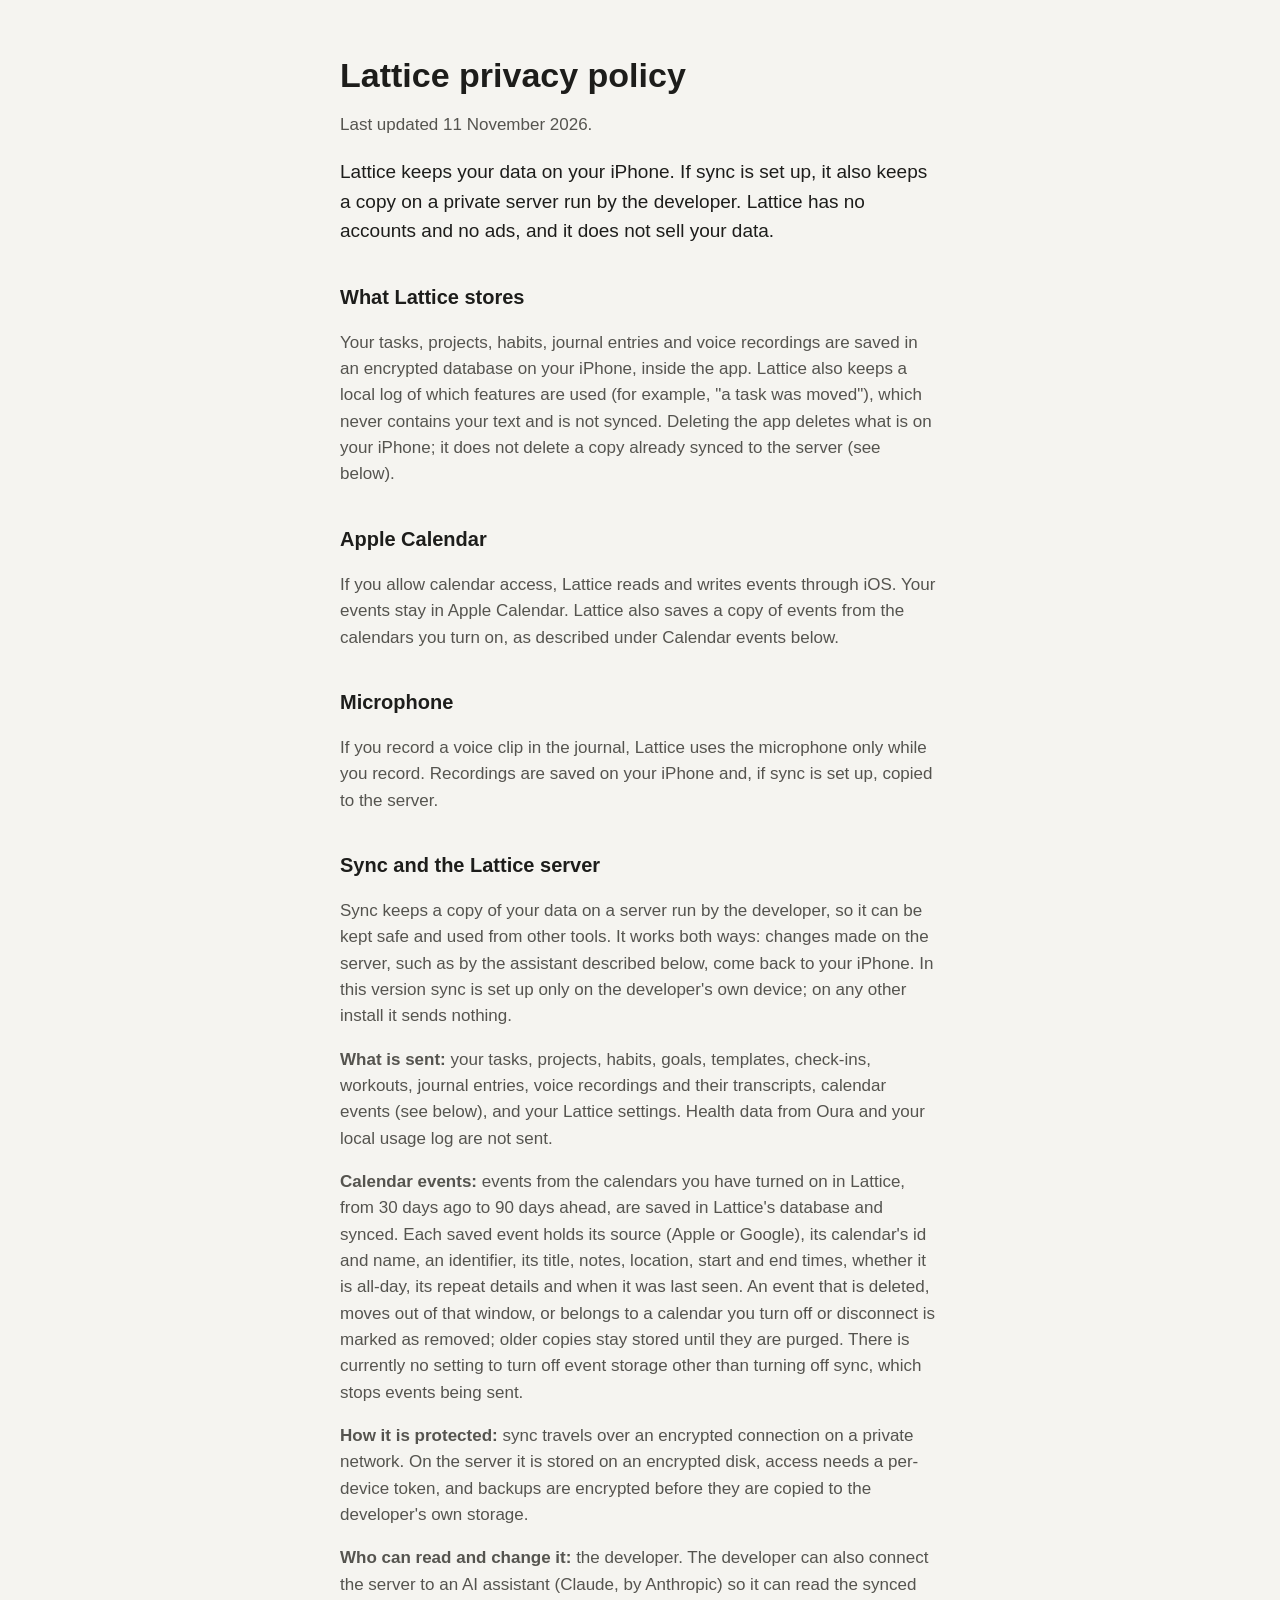
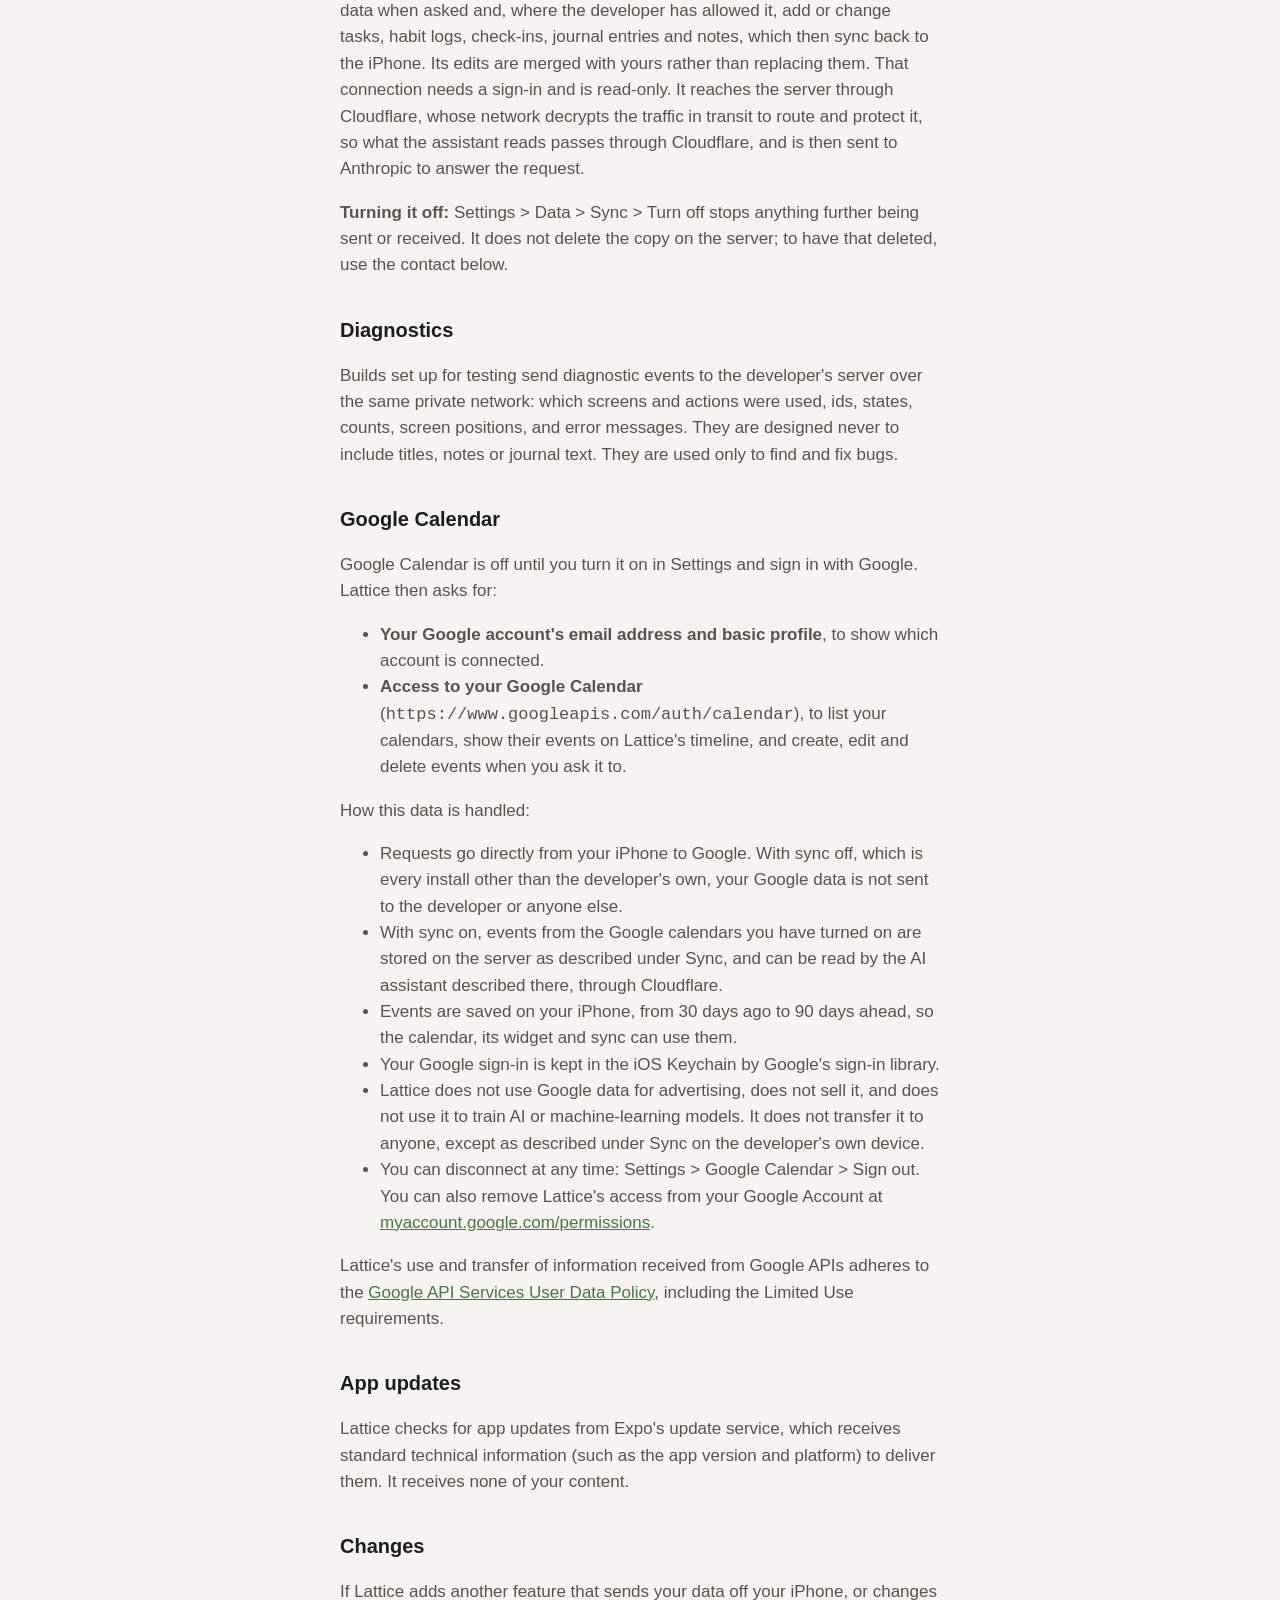
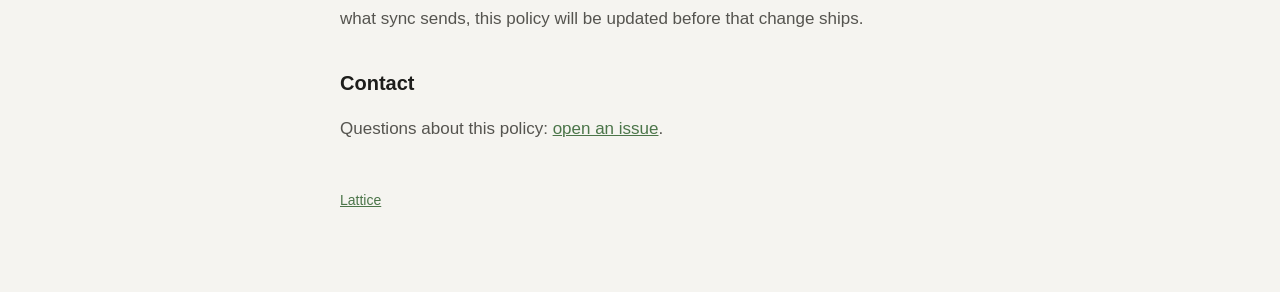
==== commit 9753bb0b: "Lattice privacy policy: the assistant can edit journal entries and notes Co-Authored-By: Claude Opus" ====
--- a/lattice/privacy/index.html
+++ b/lattice/privacy/index.html
@@ -9,7 +9,7 @@
 <body>
   <main>
     <h1>Lattice privacy policy</h1>
-    <p>Last updated 10 November 2026.</p>
+    <p>Last updated 11 November 2026.</p>
 
     <p class="lede">Lattice keeps your data on your iPhone. If sync is set up, it also keeps a copy on a private server run by the developer. Lattice has no accounts and no ads, and it does not sell your data.</p>
 
@@ -27,7 +27,7 @@
     <p><strong>What is sent:</strong> your tasks, projects, habits, goals, templates, check-ins, workouts, journal entries, voice recordings and their transcripts, calendar events (see below), and your Lattice settings. Health data from Oura and your local usage log are not sent.</p>
     <p><strong>Calendar events:</strong> events from the calendars you have turned on in Lattice, from 30 days ago to 90 days ahead, are saved in Lattice's database and synced. Each saved event holds its source (Apple or Google), its calendar's id and name, an identifier, its title, notes, location, start and end times, whether it is all-day, its repeat details and when it was last seen. An event that is deleted, moves out of that window, or belongs to a calendar you turn off or disconnect is marked as removed; older copies stay stored until they are purged. There is currently no setting to turn off event storage other than turning off sync, which stops events being sent.</p>
     <p><strong>How it is protected:</strong> sync travels over an encrypted connection on a private network. On the server it is stored on an encrypted disk, access needs a per-device token, and backups are encrypted before they are copied to the developer's own storage.</p>
-    <p><strong>Who can read and change it:</strong> the developer. The developer can also connect the server to an AI assistant (Claude, by Anthropic) so it can read the synced data when asked and, where the developer has allowed it, add or change tasks, habit logs and check-ins, which then sync back to the iPhone. It cannot edit journal entries or notes. That connection needs a sign-in and is read-only. It reaches the server through Cloudflare, whose network decrypts the traffic in transit to route and protect it, so what the assistant reads passes through Cloudflare, and is then sent to Anthropic to answer the request.</p>
+    <p><strong>Who can read and change it:</strong> the developer. The developer can also connect the server to an AI assistant (Claude, by Anthropic) so it can read the synced data when asked and, where the developer has allowed it, add or change tasks, habit logs, check-ins, journal entries and notes, which then sync back to the iPhone. Its edits are merged with yours rather than replacing them. That connection needs a sign-in and is read-only. It reaches the server through Cloudflare, whose network decrypts the traffic in transit to route and protect it, so what the assistant reads passes through Cloudflare, and is then sent to Anthropic to answer the request.</p>
     <p><strong>Turning it off:</strong> Settings &gt; Data &gt; Sync &gt; Turn off stops anything further being sent or received. It does not delete the copy on the server; to have that deleted, use the contact below.</p>
 
     <h2>Diagnostics</h2>
